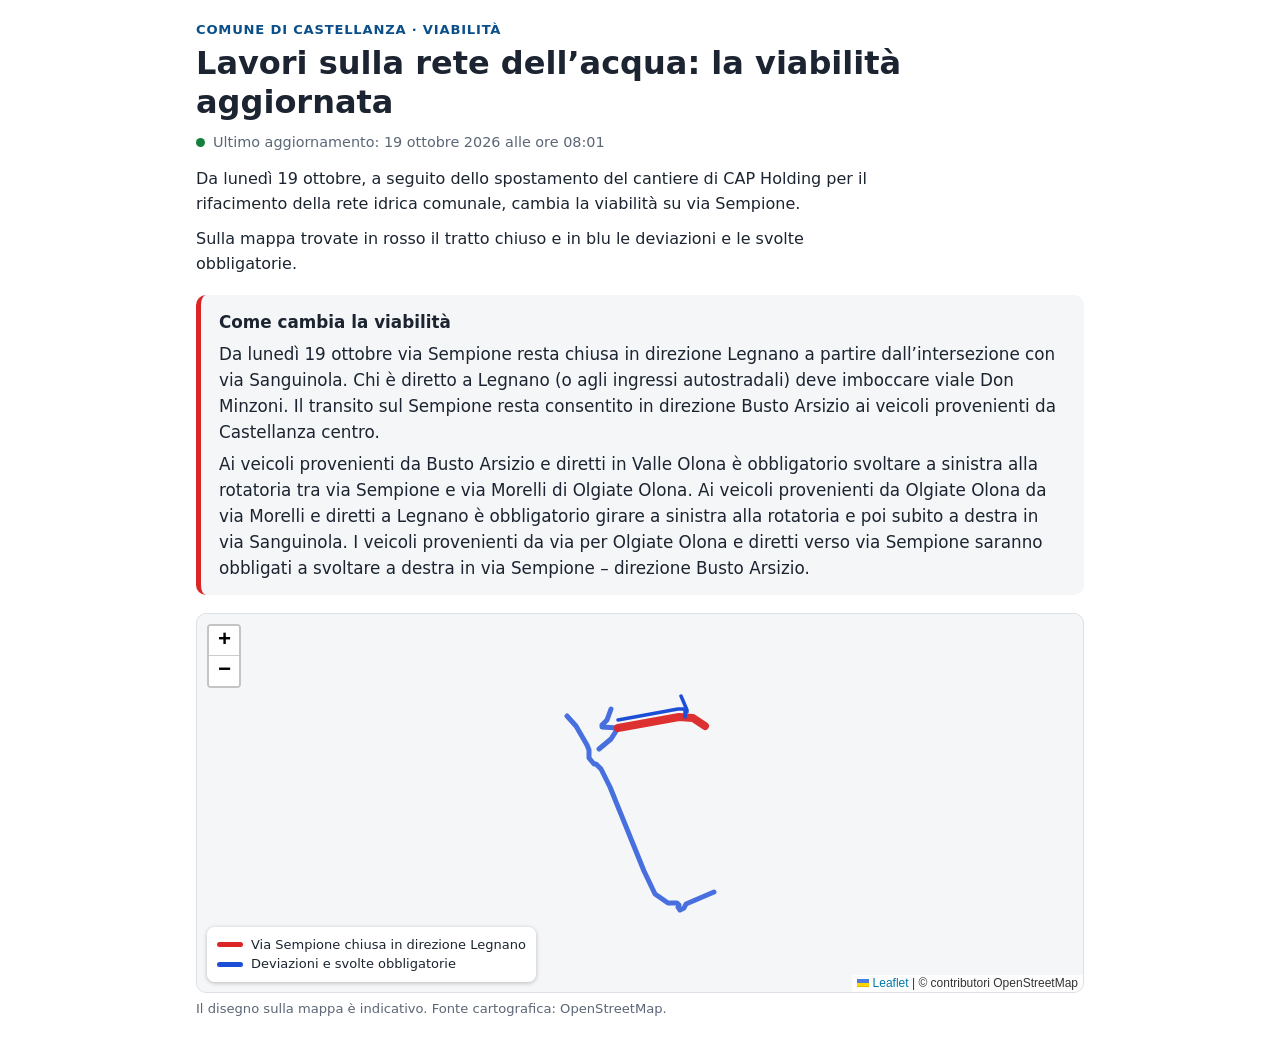
==== index.html @ ff6e90f6 "Svolta da via per Olgiate: linea sulla strada e angolo pulito, spostamento solo su via Sempione Co-A" ====
<!doctype html>
<html lang="it">
<head>
<meta charset="utf-8">
<meta name="viewport" content="width=device-width, initial-scale=1">
<title>Cantieri e viabilità – Comune di Castellanza</title>
<link rel="stylesheet" href="vendor/leaflet/leaflet.css">
<link rel="stylesheet" href="style.css?v=20261019c">
</head>
<body>
<noscript><p style="padding:16px;font:16px system-ui">Per vedere la mappa e gli aggiornamenti serve JavaScript attivo nel browser.</p></noscript>
<main class="wrap">
  <header class="head">
    <p class="kicker">Comune di Castellanza · Viabilità</p>
    <h1 id="titolo">Lavori sulla rete dell’acqua</h1>
    <p class="stamp"><span class="dot" aria-hidden="true"></span><span id="stamp">Caricamento…</span></p>
  </header>

  <section class="presentazione" id="presentazione" hidden>
    <div id="presTesto"></div>
  </section>

  <section class="intro" id="oggi" hidden>
    <h2>Come cambia la viabilità</h2>
    <div id="oggiTesto"></div>
  </section>

  <section class="mappa-box" id="mappaBox">
    <div id="map" role="region" aria-label="Mappa dei cantieri e dei percorsi alternativi"></div>
    <p class="nota" id="notaMappa"></p>
    <div id="percorsi" class="percorsi"></div>
  </section>

  <footer class="foot" id="contatti"></footer>
</main>
<script src="vendor/leaflet/leaflet.js"></script>
<script src="app.js?v=20261019c"></script>
</body>
</html>
---- vendor/leaflet/leaflet.css ----
/* required styles */

.leaflet-pane,
.leaflet-tile,
.leaflet-marker-icon,
.leaflet-marker-shadow,
.leaflet-tile-container,
.leaflet-pane > svg,
.leaflet-pane > canvas,
.leaflet-zoom-box,
.leaflet-image-layer,
.leaflet-layer {
	position: absolute;
	left: 0;
	top: 0;
	}
.leaflet-container {
	overflow: hidden;
	}
.leaflet-tile,
.leaflet-marker-icon,
.leaflet-marker-shadow {
	-webkit-user-select: none;
	   -moz-user-select: none;
	        user-select: none;
	  -webkit-user-drag: none;
	}
/* Prevents IE11 from highlighting tiles in blue */
.leaflet-tile::selection {
	background: transparent;
}
/* Safari renders non-retina tile on retina better with this, but Chrome is worse */
.leaflet-safari .leaflet-tile {
	image-rendering: -webkit-optimize-contrast;
	}
/* hack that prevents hw layers "stretching" when loading new tiles */
.leaflet-safari .leaflet-tile-container {
	width: 1600px;
	height: 1600px;
	-webkit-transform-origin: 0 0;
	}
.leaflet-marker-icon,
.leaflet-marker-shadow {
	display: block;
	}
/* .leaflet-container svg: reset svg max-width decleration shipped in Joomla! (joomla.org) 3.x */
/* .leaflet-container img: map is broken in FF if you have max-width: 100% on tiles */
.leaflet-container .leaflet-overlay-pane svg {
	max-width: none !important;
	max-height: none !important;
	}
.leaflet-container .leaflet-marker-pane img,
.leaflet-container .leaflet-shadow-pane img,
.leaflet-container .leaflet-tile-pane img,
.leaflet-container img.leaflet-image-layer,
.leaflet-container .leaflet-tile {
	max-width: none !important;
	max-height: none !important;
	width: auto;
	padding: 0;
	}

.leaflet-container img.leaflet-tile {
	/* See: https://bugs.chromium.org/p/chromium/issues/detail?id=600120 */
	mix-blend-mode: plus-lighter;
}

.leaflet-container.leaflet-touch-zoom {
	-ms-touch-action: pan-x pan-y;
	touch-action: pan-x pan-y;
	}
.leaflet-container.leaflet-touch-drag {
	-ms-touch-action: pinch-zoom;
	/* Fallback for FF which doesn't support pinch-zoom */
	touch-action: none;
	touch-action: pinch-zoom;
}
.leaflet-container.leaflet-touch-drag.leaflet-touch-zoom {
	-ms-touch-action: none;
	touch-action: none;
}
.leaflet-container {
	-webkit-tap-highlight-color: transparent;
}
.leaflet-container a {
	-webkit-tap-highlight-color: rgba(51, 181, 229, 0.4);
}
.leaflet-tile {
	filter: inherit;
	visibility: hidden;
	}
.leaflet-tile-loaded {
	visibility: inherit;
	}
.leaflet-zoom-box {
	width: 0;
	height: 0;
	-moz-box-sizing: border-box;
	     box-sizing: border-box;
	z-index: 800;
	}
/* workaround for https://bugzilla.mozilla.org/show_bug.cgi?id=888319 */
.leaflet-overlay-pane svg {
	-moz-user-select: none;
	}

.leaflet-pane         { z-index: 400; }

.leaflet-tile-pane    { z-index: 200; }
.leaflet-overlay-pane { z-index: 400; }
.leaflet-shadow-pane  { z-index: 500; }
.leaflet-marker-pane  { z-index: 600; }
.leaflet-tooltip-pane   { z-index: 650; }
.leaflet-popup-pane   { z-index: 700; }

.leaflet-map-pane canvas { z-index: 100; }
.leaflet-map-pane svg    { z-index: 200; }

.leaflet-vml-shape {
	width: 1px;
	height: 1px;
	}
.lvml {
	behavior: url(#default#VML);
	display: inline-block;
	position: absolute;
	}


/* control positioning */

.leaflet-control {
	position: relative;
	z-index: 800;
	pointer-events: visiblePainted; /* IE 9-10 doesn't have auto */
	pointer-events: auto;
	}
.leaflet-top,
.leaflet-bottom {
	position: absolute;
	z-index: 1000;
	pointer-events: none;
	}
.leaflet-top {
	top: 0;
	}
.leaflet-right {
	right: 0;
	}
.leaflet-bottom {
	bottom: 0;
	}
.leaflet-left {
	left: 0;
	}
.leaflet-control {
	float: left;
	clear: both;
	}
.leaflet-right .leaflet-control {
	float: right;
	}
.leaflet-top .leaflet-control {
	margin-top: 10px;
	}
.leaflet-bottom .leaflet-control {
	margin-bottom: 10px;
	}
.leaflet-left .leaflet-control {
	margin-left: 10px;
	}
.leaflet-right .leaflet-control {
	margin-right: 10px;
	}


/* zoom and fade animations */

.leaflet-fade-anim .leaflet-popup {
	opacity: 0;
	-webkit-transition: opacity 0.2s linear;
	   -moz-transition: opacity 0.2s linear;
	        transition: opacity 0.2s linear;
	}
.leaflet-fade-anim .leaflet-map-pane .leaflet-popup {
	opacity: 1;
	}
.leaflet-zoom-animated {
	-webkit-transform-origin: 0 0;
	    -ms-transform-origin: 0 0;
	        transform-origin: 0 0;
	}
svg.leaflet-zoom-animated {
	will-change: transform;
}

.leaflet-zoom-anim .leaflet-zoom-animated {
	-webkit-transition: -webkit-transform 0.25s cubic-bezier(0,0,0.25,1);
	   -moz-transition:    -moz-transform 0.25s cubic-bezier(0,0,0.25,1);
	        transition:         transform 0.25s cubic-bezier(0,0,0.25,1);
	}
.leaflet-zoom-anim .leaflet-tile,
.leaflet-pan-anim .leaflet-tile {
	-webkit-transition: none;
	   -moz-transition: none;
	        transition: none;
	}

.leaflet-zoom-anim .leaflet-zoom-hide {
	visibility: hidden;
	}


/* cursors */

.leaflet-interactive {
	cursor: pointer;
	}
.leaflet-grab {
	cursor: -webkit-grab;
	cursor:    -moz-grab;
	cursor:         grab;
	}
.leaflet-crosshair,
.leaflet-crosshair .leaflet-interactive {
	cursor: crosshair;
	}
.leaflet-popup-pane,
.leaflet-control {
	cursor: auto;
	}
.leaflet-dragging .leaflet-grab,
.leaflet-dragging .leaflet-grab .leaflet-interactive,
.leaflet-dragging .leaflet-marker-draggable {
	cursor: move;
	cursor: -webkit-grabbing;
	cursor:    -moz-grabbing;
	cursor:         grabbing;
	}

/* marker & overlays interactivity */
.leaflet-marker-icon,
.leaflet-marker-shadow,
.leaflet-image-layer,
.leaflet-pane > svg path,
.leaflet-tile-container {
	pointer-events: none;
	}

.leaflet-marker-icon.leaflet-interactive,
.leaflet-image-layer.leaflet-interactive,
.leaflet-pane > svg path.leaflet-interactive,
svg.leaflet-image-layer.leaflet-interactive path {
	pointer-events: visiblePainted; /* IE 9-10 doesn't have auto */
	pointer-events: auto;
	}

/* visual tweaks */

.leaflet-container {
	background: #ddd;
	outline-offset: 1px;
	}
.leaflet-container a {
	color: #0078A8;
	}
.leaflet-zoom-box {
	border: 2px dotted #38f;
	background: rgba(255,255,255,0.5);
	}


/* general typography */
.leaflet-container {
	font-family: "Helvetica Neue", Arial, Helvetica, sans-serif;
	font-size: 12px;
	font-size: 0.75rem;
	line-height: 1.5;
	}


/* general toolbar styles */

.leaflet-bar {
	box-shadow: 0 1px 5px rgba(0,0,0,0.65);
	border-radius: 4px;
	}
.leaflet-bar a {
	background-color: #fff;
	border-bottom: 1px solid #ccc;
	width: 26px;
	height: 26px;
	line-height: 26px;
	display: block;
	text-align: center;
	text-decoration: none;
	color: black;
	}
.leaflet-bar a,
.leaflet-control-layers-toggle {
	background-position: 50% 50%;
	background-repeat: no-repeat;
	display: block;
	}
.leaflet-bar a:hover,
.leaflet-bar a:focus {
	background-color: #f4f4f4;
	}
.leaflet-bar a:first-child {
	border-top-left-radius: 4px;
	border-top-right-radius: 4px;
	}
.leaflet-bar a:last-child {
	border-bottom-left-radius: 4px;
	border-bottom-right-radius: 4px;
	border-bottom: none;
	}
.leaflet-bar a.leaflet-disabled {
	cursor: default;
	background-color: #f4f4f4;
	color: #bbb;
	}

.leaflet-touch .leaflet-bar a {
	width: 30px;
	height: 30px;
	line-height: 30px;
	}
.leaflet-touch .leaflet-bar a:first-child {
	border-top-left-radius: 2px;
	border-top-right-radius: 2px;
	}
.leaflet-touch .leaflet-bar a:last-child {
	border-bottom-left-radius: 2px;
	border-bottom-right-radius: 2px;
	}

/* zoom control */

.leaflet-control-zoom-in,
.leaflet-control-zoom-out {
	font: bold 18px 'Lucida Console', Monaco, monospace;
	text-indent: 1px;
	}

.leaflet-touch .leaflet-control-zoom-in, .leaflet-touch .leaflet-control-zoom-out  {
	font-size: 22px;
	}


/* layers control */

.leaflet-control-layers {
	box-shadow: 0 1px 5px rgba(0,0,0,0.4);
	background: #fff;
	border-radius: 5px;
	}
.leaflet-control-layers-toggle {
	background-image: url(images/layers.png);
	width: 36px;
	height: 36px;
	}
.leaflet-retina .leaflet-control-layers-toggle {
	background-image: url(images/layers-2x.png);
	background-size: 26px 26px;
	}
.leaflet-touch .leaflet-control-layers-toggle {
	width: 44px;
	height: 44px;
	}
.leaflet-control-layers .leaflet-control-layers-list,
.leaflet-control-layers-expanded .leaflet-control-layers-toggle {
	display: none;
	}
.leaflet-control-layers-expanded .leaflet-control-layers-list {
	display: block;
	position: relative;
	}
.leaflet-control-layers-expanded {
	padding: 6px 10px 6px 6px;
	color: #333;
	background: #fff;
	}
.leaflet-control-layers-scrollbar {
	overflow-y: scroll;
	overflow-x: hidden;
	padding-right: 5px;
	}
.leaflet-control-layers-selector {
	margin-top: 2px;
	position: relative;
	top: 1px;
	}
.leaflet-control-layers label {
	display: block;
	font-size: 13px;
	font-size: 1.08333em;
	}
.leaflet-control-layers-separator {
	height: 0;
	border-top: 1px solid #ddd;
	margin: 5px -10px 5px -6px;
	}

/* Default icon URLs */
.leaflet-default-icon-path { /* used only in path-guessing heuristic, see L.Icon.Default */
	background-image: url(images/marker-icon.png);
	}


/* attribution and scale controls */

.leaflet-container .leaflet-control-attribution {
	background: #fff;
	background: rgba(255, 255, 255, 0.8);
	margin: 0;
	}
.leaflet-control-attribution,
.leaflet-control-scale-line {
	padding: 0 5px;
	color: #333;
	line-height: 1.4;
	}
.leaflet-control-attribution a {
	text-decoration: none;
	}
.leaflet-control-attribution a:hover,
.leaflet-control-attribution a:focus {
	text-decoration: underline;
	}
.leaflet-attribution-flag {
	display: inline !important;
	vertical-align: baseline !important;
	width: 1em;
	height: 0.6669em;
	}
.leaflet-left .leaflet-control-scale {
	margin-left: 5px;
	}
.leaflet-bottom .leaflet-control-scale {
	margin-bottom: 5px;
	}
.leaflet-control-scale-line {
	border: 2px solid #777;
	border-top: none;
	line-height: 1.1;
	padding: 2px 5px 1px;
	white-space: nowrap;
	-moz-box-sizing: border-box;
	     box-sizing: border-box;
	background: rgba(255, 255, 255, 0.8);
	text-shadow: 1px 1px #fff;
	}
.leaflet-control-scale-line:not(:first-child) {
	border-top: 2px solid #777;
	border-bottom: none;
	margin-top: -2px;
	}
.leaflet-control-scale-line:not(:first-child):not(:last-child) {
	border-bottom: 2px solid #777;
	}

.leaflet-touch .leaflet-control-attribution,
.leaflet-touch .leaflet-control-layers,
.leaflet-touch .leaflet-bar {
	box-shadow: none;
	}
.leaflet-touch .leaflet-control-layers,
.leaflet-touch .leaflet-bar {
	border: 2px solid rgba(0,0,0,0.2);
	background-clip: padding-box;
	}


/* popup */

.leaflet-popup {
	position: absolute;
	text-align: center;
	margin-bottom: 20px;
	}
.leaflet-popup-content-wrapper {
	padding: 1px;
	text-align: left;
	border-radius: 12px;
	}
.leaflet-popup-content {
	margin: 13px 24px 13px 20px;
	line-height: 1.3;
	font-size: 13px;
	font-size: 1.08333em;
	min-height: 1px;
	}
.leaflet-popup-content p {
	margin: 17px 0;
	margin: 1.3em 0;
	}
.leaflet-popup-tip-container {
	width: 40px;
	height: 20px;
	position: absolute;
	left: 50%;
	margin-top: -1px;
	margin-left: -20px;
	overflow: hidden;
	pointer-events: none;
	}
.leaflet-popup-tip {
	width: 17px;
	height: 17px;
	padding: 1px;

	margin: -10px auto 0;
	pointer-events: auto;

	-webkit-transform: rotate(45deg);
	   -moz-transform: rotate(45deg);
	    -ms-transform: rotate(45deg);
	        transform: rotate(45deg);
	}
.leaflet-popup-content-wrapper,
.leaflet-popup-tip {
	background: white;
	color: #333;
	box-shadow: 0 3px 14px rgba(0,0,0,0.4);
	}
.leaflet-container a.leaflet-popup-close-button {
	position: absolute;
	top: 0;
	right: 0;
	border: none;
	text-align: center;
	width: 24px;
	height: 24px;
	font: 16px/24px Tahoma, Verdana, sans-serif;
	color: #757575;
	text-decoration: none;
	background: transparent;
	}
.leaflet-container a.leaflet-popup-close-button:hover,
.leaflet-container a.leaflet-popup-close-button:focus {
	color: #585858;
	}
.leaflet-popup-scrolled {
	overflow: auto;
	}

.leaflet-oldie .leaflet-popup-content-wrapper {
	-ms-zoom: 1;
	}
.leaflet-oldie .leaflet-popup-tip {
	width: 24px;
	margin: 0 auto;

	-ms-filter: "progid:DXImageTransform.Microsoft.Matrix(M11=0.70710678, M12=0.70710678, M21=-0.70710678, M22=0.70710678)";
	filter: progid:DXImageTransform.Microsoft.Matrix(M11=0.70710678, M12=0.70710678, M21=-0.70710678, M22=0.70710678);
	}

.leaflet-oldie .leaflet-control-zoom,
.leaflet-oldie .leaflet-control-layers,
.leaflet-oldie .leaflet-popup-content-wrapper,
.leaflet-oldie .leaflet-popup-tip {
	border: 1px solid #999;
	}


/* div icon */

.leaflet-div-icon {
	background: #fff;
	border: 1px solid #666;
	}


/* Tooltip */
/* Base styles for the element that has a tooltip */
.leaflet-tooltip {
	position: absolute;
	padding: 6px;
	background-color: #fff;
	border: 1px solid #fff;
	border-radius: 3px;
	color: #222;
	white-space: nowrap;
	-webkit-user-select: none;
	-moz-user-select: none;
	-ms-user-select: none;
	user-select: none;
	pointer-events: none;
	box-shadow: 0 1px 3px rgba(0,0,0,0.4);
	}
.leaflet-tooltip.leaflet-interactive {
	cursor: pointer;
	pointer-events: auto;
	}
.leaflet-tooltip-top:before,
.leaflet-tooltip-bottom:before,
.leaflet-tooltip-left:before,
.leaflet-tooltip-right:before {
	position: absolute;
	pointer-events: none;
	border: 6px solid transparent;
	background: transparent;
	content: "";
	}

/* Directions */

.leaflet-tooltip-bottom {
	margin-top: 6px;
}
.leaflet-tooltip-top {
	margin-top: -6px;
}
.leaflet-tooltip-bottom:before,
.leaflet-tooltip-top:before {
	left: 50%;
	margin-left: -6px;
	}
.leaflet-tooltip-top:before {
	bottom: 0;
	margin-bottom: -12px;
	border-top-color: #fff;
	}
.leaflet-tooltip-bottom:before {
	top: 0;
	margin-top: -12px;
	margin-left: -6px;
	border-bottom-color: #fff;
	}
.leaflet-tooltip-left {
	margin-left: -6px;
}
.leaflet-tooltip-right {
	margin-left: 6px;
}
.leaflet-tooltip-left:before,
.leaflet-tooltip-right:before {
	top: 50%;
	margin-top: -6px;
	}
.leaflet-tooltip-left:before {
	right: 0;
	margin-right: -12px;
	border-left-color: #fff;
	}
.leaflet-tooltip-right:before {
	left: 0;
	margin-left: -12px;
	border-right-color: #fff;
	}

/* Printing */

@media print {
	/* Prevent printers from removing background-images of controls. */
	.leaflet-control {
		-webkit-print-color-adjust: exact;
		print-color-adjust: exact;
		}
	}
---- style.css ----
:root {
  --bg: #ffffff;
  --surface: #f5f6f8;
  --ink: #1b2430;
  --muted: #5b6676;
  --line: #dde1e7;
  --brand: #0b4f8a;
  --corso: #dc2626;
  --corso-bg: #fdecec;
  --prog: #64748b;
  --fatto: #15803d;
  --urgente: #b91c1c;
  --urgente-bg: #fdeeee;
  --radius: 10px;
  color-scheme: light;
}
* { box-sizing: border-box; }
html, body { margin: 0; background: var(--bg); color: var(--ink); }
body { font: 16px/1.55 "Titillium Web", system-ui, -apple-system, "Segoe UI", Roboto, sans-serif; }
.wrap { max-width: 920px; margin: 0 auto; padding: 20px 16px 32px; }
h1 { font-size: clamp(1.5rem, 4vw, 2rem); line-height: 1.2; margin: 4px 0 6px; }
h2 { font-size: 1.15rem; margin: 0 0 12px; }
section { margin-top: 28px; }
.kicker { margin: 0; font-size: .82rem; letter-spacing: .06em; text-transform: uppercase; color: var(--brand); font-weight: 700; }
.sub { margin: 0; color: var(--muted); }
.stamp { margin: 10px 0 0; font-size: .9rem; color: var(--muted); display: flex; align-items: center; gap: 8px; }
.dot { width: 9px; height: 9px; border-radius: 50%; background: var(--fatto); box-shadow: 0 0 0 0 rgba(21,128,61,.5); animation: pulse 2.4s infinite; }
@keyframes pulse { 0% { box-shadow: 0 0 0 0 rgba(21,128,61,.45);} 70% { box-shadow: 0 0 0 8px rgba(21,128,61,0);} 100% { box-shadow: 0 0 0 0 rgba(21,128,61,0);} }
@media (prefers-reduced-motion: reduce) { .dot { animation: none; } }

.oggi { background: var(--brand); color: #fff; border-radius: var(--radius); padding: 18px 20px; }
.oggi h2 { color: #fff; }
.oggi p { margin: 0 0 8px; }
.oggi p:last-child { margin-bottom: 0; }

.evidenza:empty { display: none; }
.card { border: 1px solid var(--line); border-radius: var(--radius); padding: 16px 18px; background: var(--bg); scroll-margin-top: 12px; }
.card + .card { margin-top: 12px; }
.card.hl { border-left: 5px solid #d97706; background: #fff6e6; }
.card.urgente { border-left: 5px solid var(--urgente); background: var(--urgente-bg); }
.card h3 { margin: 6px 0 6px; font-size: 1.08rem; line-height: 1.3; }
.card p { margin: 0 0 8px; }
.card p:last-child { margin-bottom: 0; }
.meta { display: flex; flex-wrap: wrap; gap: 6px 12px; align-items: center; font-size: .85rem; color: var(--muted); }
.tag { display: inline-block; padding: 1px 8px; border-radius: 99px; font-size: .78rem; font-weight: 700; background: var(--surface); color: var(--ink); }
.tag.viabilita { background: #e7effa; color: var(--brand); }
.tag.urgente { background: var(--urgente); color: #fff; }
.tag.concluso { background: #e6f4ea; color: var(--fatto); }
.tag.avviso { background: var(--surface); }
.link-tratto { text-align: left; color: var(--brand); background: none; border: 0; padding: 0; font: inherit; cursor: pointer; text-decoration: underline; }

#map { height: 380px; border-radius: var(--radius); border: 1px solid var(--line); background: var(--surface); }
@media (max-width: 600px) { #map { height: 300px; } }
.legenda { list-style: none; padding: 0; margin: 12px 0 0; display: grid; gap: 6px; }
.legenda li { display: flex; gap: 10px; align-items: baseline; font-size: .95rem; }
.sw { flex: none; width: 22px; height: 6px; border-radius: 3px; transform: translateY(-2px); }
.sw.in_corso { background: var(--corso); }
.sw.programmato { background: repeating-linear-gradient(90deg, var(--prog) 0 6px, transparent 6px 10px); }
.sw.concluso { background: var(--fatto); }
.stato { font-size: .82rem; color: var(--muted); }

.filtro { display: flex; gap: 10px; align-items: center; margin-bottom: 12px; flex-wrap: wrap; }
select, input, textarea, button { font: inherit; }
select { padding: 6px 10px; border: 1px solid var(--line); border-radius: 8px; background: var(--bg); max-width: 100%; }
.vuoto { color: var(--muted); font-style: italic; }
.foot { margin-top: 32px; padding-top: 14px; border-top: 1px solid var(--line); color: var(--muted); font-size: .9rem; }
.leaflet-popup-content { font: 14px/1.4 system-ui, sans-serif; }
.nota { margin: 6px 0 0; font-size: .82rem; color: var(--muted); }
.nota:empty { display: none; }

.percorsi:empty { display: none; }
.percorsi { margin-top: 18px; display: grid; gap: 12px; }
.percorsi h3 { margin: 0; font-size: 1.05rem; }
.percorso { display: flex; gap: 12px; align-items: flex-start; border: 1px solid var(--line); border-radius: var(--radius); padding: 12px 14px; }
.percorso p { margin: 4px 0 0; }
.percorso .tit { font-weight: 700; }
.sw-p { flex: none; width: 6px; align-self: stretch; border-radius: 3px; }

.legenda-mappa { background: rgba(255,255,255,.95); padding: 8px 10px; border-radius: 8px; box-shadow: 0 1px 4px rgba(0,0,0,.25); font: 13px/1.5 system-ui, sans-serif; color: #1b2430; }
.legenda-mappa div { display: flex; align-items: center; gap: 8px; }
.lg { display: inline-block; width: 26px; height: 5px; border-radius: 3px; flex: none; }
.lg.tratteggio { background: repeating-linear-gradient(90deg, #64748b 0 7px, transparent 7px 12px); }
.percorso-corpo { flex: 1; min-width: 0; }
.direzioni { display: grid; gap: 14px; margin-top: 10px; grid-template-columns: repeat(auto-fit, minmax(260px, 1fr)); }
.direzione h4 { margin: 0 0 6px; font-size: .95rem; }
.passi { margin: 0; padding-left: 22px; display: grid; gap: 6px; }
.passi li { padding-left: 2px; }
.passi li span { display: block; }
.passi .dist { font-size: .82rem; color: var(--muted); }
@media (max-width: 600px) { .legenda-mappa { font-size: 12px; padding: 6px 8px; } }

.btn-maps { display: inline-flex; align-items: center; gap: 8px; margin-top: 10px; padding: 9px 14px; border-radius: 8px; background: #1d4ed8; color: #fff; font-weight: 700; font-size: .92rem; text-decoration: none; }
.btn-maps::before { content: ""; width: 10px; height: 10px; border-radius: 50%; border: 2px solid #fff; }
.btn-maps:hover, .btn-maps:focus { background: #1e40af; }
.nota-maps { margin: 10px 0 0; font-size: .82rem; color: var(--muted); }

.intro { margin-top: 18px; font-size: 1.05rem; }
.intro p { margin: 0 0 6px; }
.intro p:last-child { margin-bottom: 0; }
.mappa-box { margin-top: 18px; }
.percorsi h2 { font-size: 1.05rem; margin: 0; }
.pulsanti { display: flex; flex-wrap: wrap; gap: 10px; }
.pulsanti .btn-maps { margin-top: 0; }
@media (max-width: 600px) { .pulsanti .btn-maps { width: 100%; justify-content: center; } }

.presentazione { margin-top: 14px; color: var(--ink); max-width: 70ch; }
.presentazione p { margin: 0 0 10px; }
.presentazione p:last-child { margin-bottom: 0; }
.intro { background: var(--surface); border-left: 5px solid var(--corso); border-radius: var(--radius); padding: 14px 18px; }
.intro h2 { margin: 0 0 6px; font-size: 1.05rem; }
.foot:empty { display: none; }
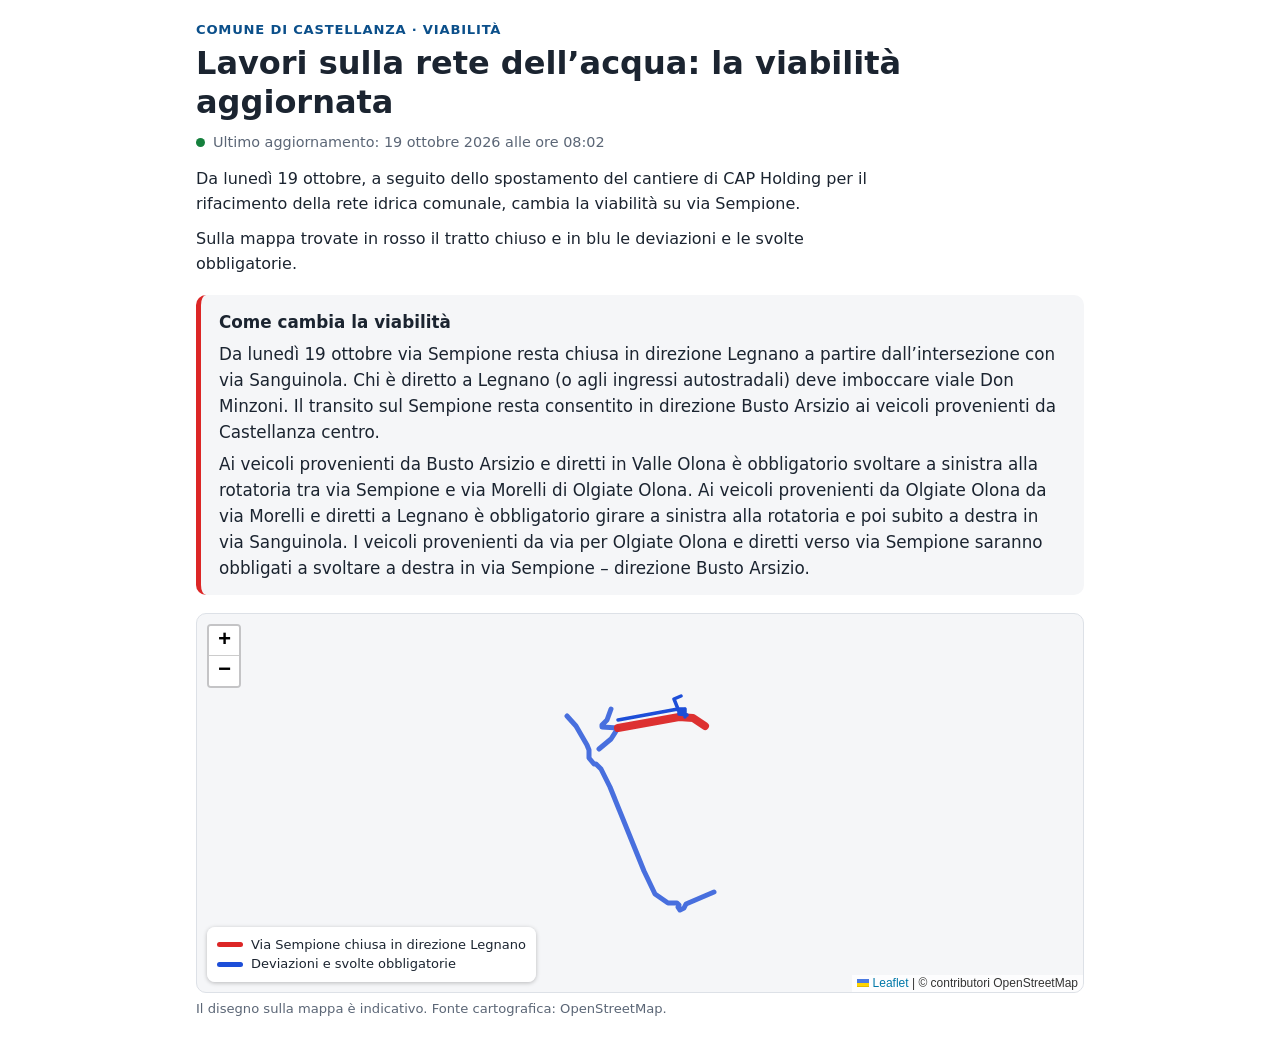
==== commit 31b10a17: "Ripristino della versione precedente della linea da via per Olgiate Co-Authored-By: Claude Opus 5.5 " ====
--- a/index.html
+++ b/index.html
@@ -5,7 +5,7 @@
 <meta name="viewport" content="width=device-width, initial-scale=1">
 <title>Cantieri e viabilità – Comune di Castellanza</title>
 <link rel="stylesheet" href="vendor/leaflet/leaflet.css">
-<link rel="stylesheet" href="style.css?v=20261019c">
+<link rel="stylesheet" href="style.css?v=20261019b">
 </head>
 <body>
 <noscript><p style="padding:16px;font:16px system-ui">Per vedere la mappa e gli aggiornamenti serve JavaScript attivo nel browser.</p></noscript>
@@ -34,6 +34,6 @@
   <footer class="foot" id="contatti"></footer>
 </main>
 <script src="vendor/leaflet/leaflet.js"></script>
-<script src="app.js?v=20261019c"></script>
+<script src="app.js?v=20261019b"></script>
 </body>
 </html>
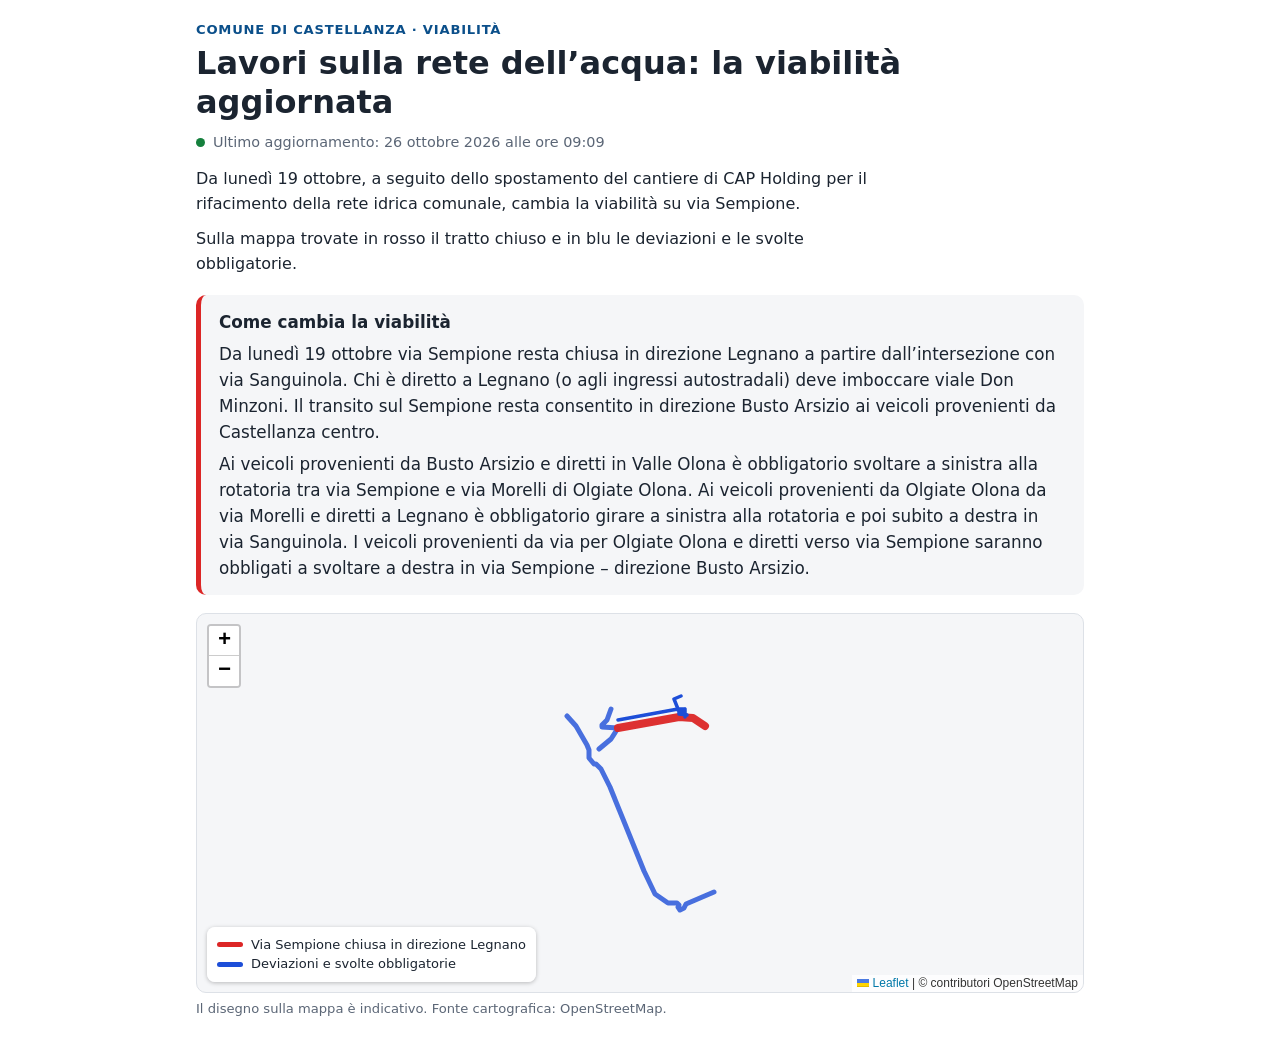
==== commit a3343c56: "Dal 30 ottobre al 2 novembre cantiere sospeso e via Sempione riaperta (sospesoDal/sospesoAl) Co-Auth" ====
--- a/index.html
+++ b/index.html
@@ -5,7 +5,7 @@
 <meta name="viewport" content="width=device-width, initial-scale=1">
 <title>Cantieri e viabilità – Comune di Castellanza</title>
 <link rel="stylesheet" href="vendor/leaflet/leaflet.css">
-<link rel="stylesheet" href="style.css?v=20261019b">
+<link rel="stylesheet" href="style.css?v=20261026">
 </head>
 <body>
 <noscript><p style="padding:16px;font:16px system-ui">Per vedere la mappa e gli aggiornamenti serve JavaScript attivo nel browser.</p></noscript>
@@ -34,6 +34,6 @@
   <footer class="foot" id="contatti"></footer>
 </main>
 <script src="vendor/leaflet/leaflet.js"></script>
-<script src="app.js?v=20261019b"></script>
+<script src="app.js?v=20261026"></script>
 </body>
 </html>
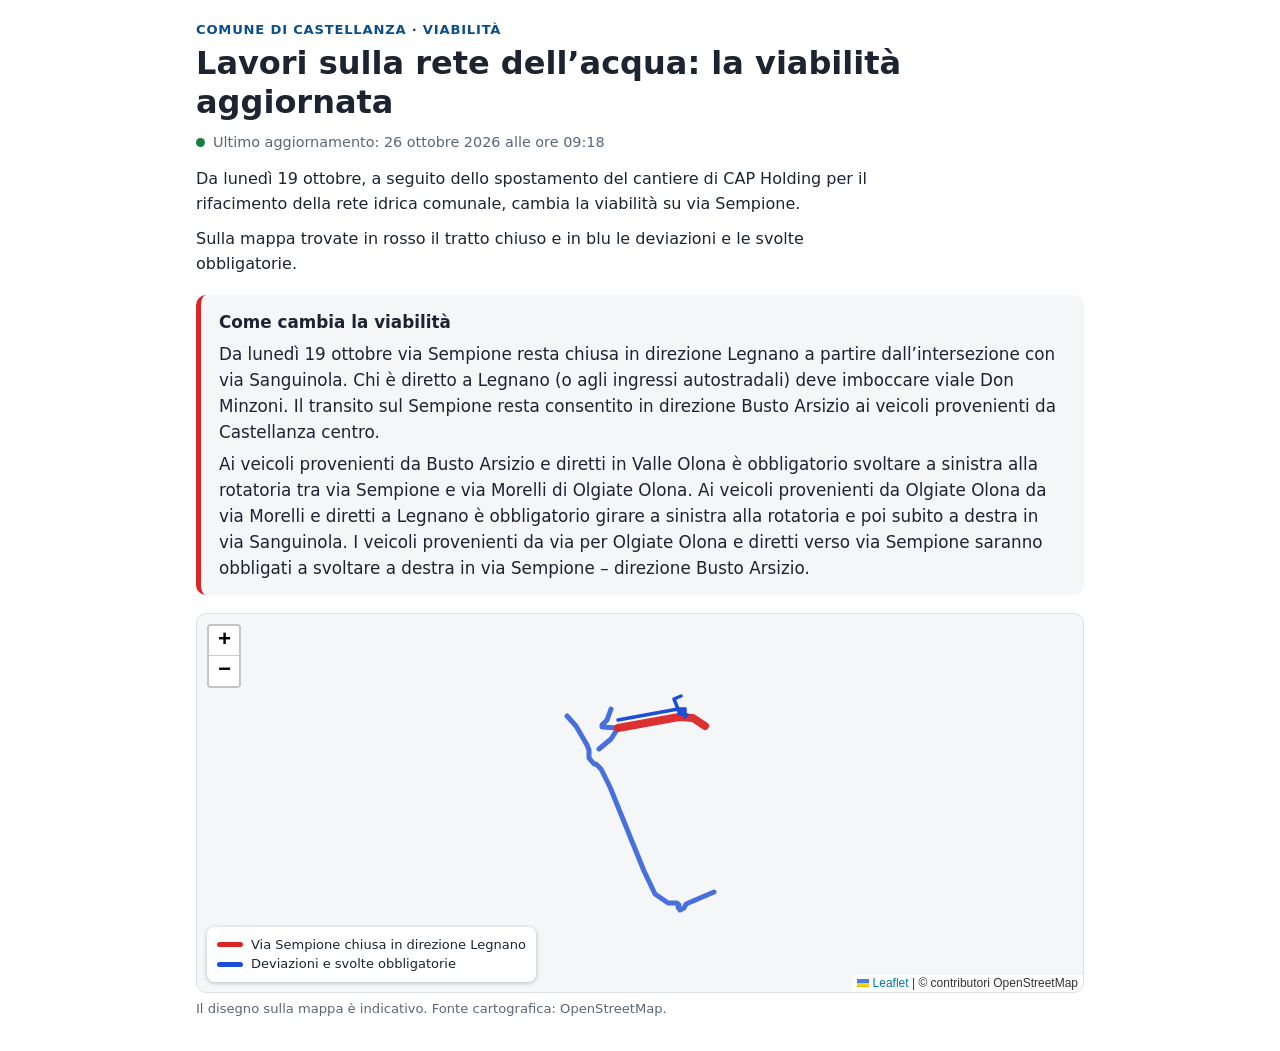
==== commit 997d0ea1: "Avviso commemorazione defunti in alto e in neretto Co-Authored-By: Claude Opus 5.5 <noreply@anthropi" ====
--- a/index.html
+++ b/index.html
@@ -5,7 +5,7 @@
 <meta name="viewport" content="width=device-width, initial-scale=1">
 <title>Cantieri e viabilità – Comune di Castellanza</title>
 <link rel="stylesheet" href="vendor/leaflet/leaflet.css">
-<link rel="stylesheet" href="style.css?v=20261026">
+<link rel="stylesheet" href="style.css?v=20261026b">
 </head>
 <body>
 <noscript><p style="padding:16px;font:16px system-ui">Per vedere la mappa e gli aggiornamenti serve JavaScript attivo nel browser.</p></noscript>
@@ -34,6 +34,6 @@
   <footer class="foot" id="contatti"></footer>
 </main>
 <script src="vendor/leaflet/leaflet.js"></script>
-<script src="app.js?v=20261026"></script>
+<script src="app.js?v=20261026b"></script>
 </body>
 </html>
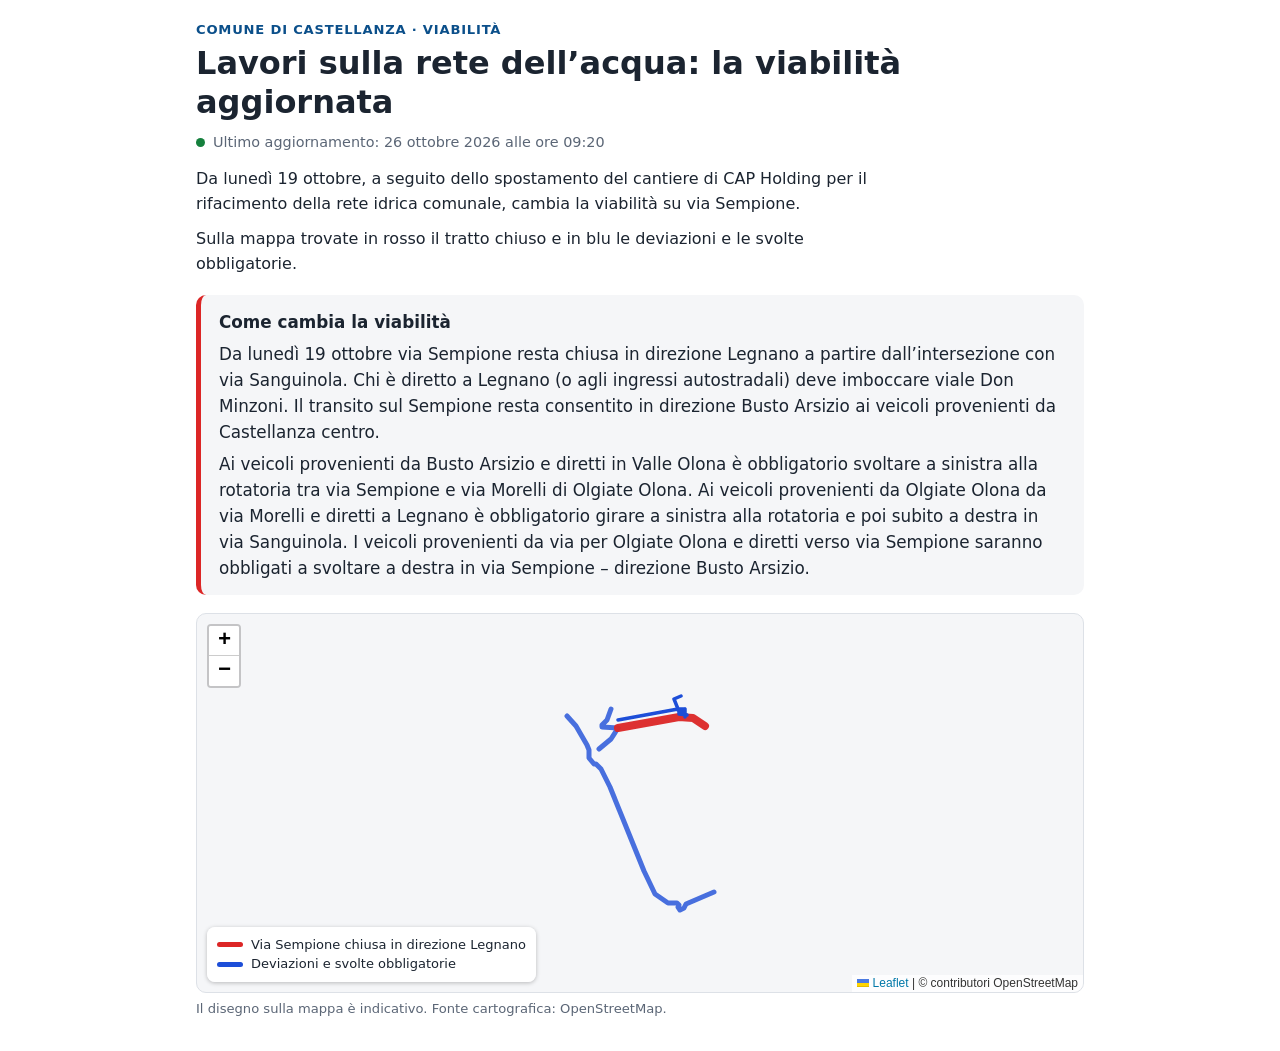
==== commit 76371beb: "Le pagine aperte (anche nell'iframe del Comune) si ricaricano da sole quando cambia il programma Co-" ====
--- a/index.html
+++ b/index.html
@@ -5,7 +5,7 @@
 <meta name="viewport" content="width=device-width, initial-scale=1">
 <title>Cantieri e viabilità – Comune di Castellanza</title>
 <link rel="stylesheet" href="vendor/leaflet/leaflet.css">
-<link rel="stylesheet" href="style.css?v=20261026b">
+<link rel="stylesheet" href="style.css?v=20261026c">
 </head>
 <body>
 <noscript><p style="padding:16px;font:16px system-ui">Per vedere la mappa e gli aggiornamenti serve JavaScript attivo nel browser.</p></noscript>
@@ -34,6 +34,6 @@
   <footer class="foot" id="contatti"></footer>
 </main>
 <script src="vendor/leaflet/leaflet.js"></script>
-<script src="app.js?v=20261026b"></script>
+<script src="app.js?v=20261026c"></script>
 </body>
 </html>
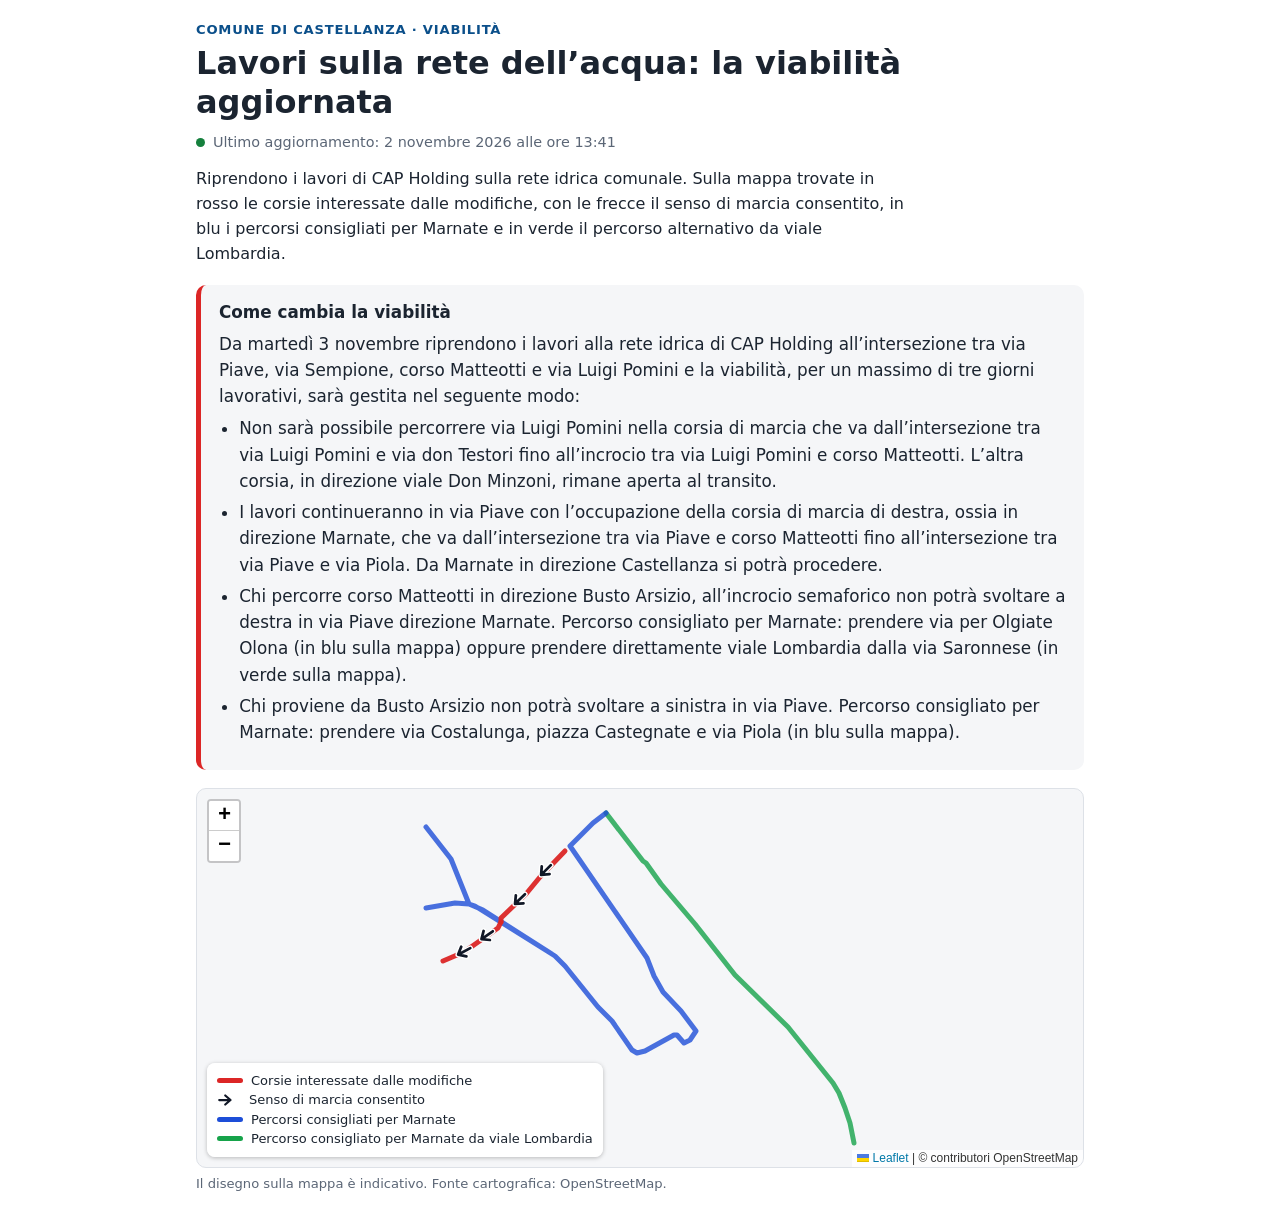
==== commit 1d0e39e4: "Dal 3 novembre: lavori all'incrocio Piave/Sempione/Matteotti/Pomini, percorsi per Marnate, avviso Wh" ====
--- a/index.html
+++ b/index.html
@@ -5,7 +5,7 @@
 <meta name="viewport" content="width=device-width, initial-scale=1">
 <title>Cantieri e viabilità – Comune di Castellanza</title>
 <link rel="stylesheet" href="vendor/leaflet/leaflet.css">
-<link rel="stylesheet" href="style.css?v=20261026c">
+<link rel="stylesheet" href="style.css?v=20261102c">
 </head>
 <body>
 <noscript><p style="padding:16px;font:16px system-ui">Per vedere la mappa e gli aggiornamenti serve JavaScript attivo nel browser.</p></noscript>
@@ -34,6 +34,6 @@
   <footer class="foot" id="contatti"></footer>
 </main>
 <script src="vendor/leaflet/leaflet.js"></script>
-<script src="app.js?v=20261026c"></script>
+<script src="app.js?v=20261102c"></script>
 </body>
 </html>
--- a/style.css
+++ b/style.css
@@ -109,3 +109,9 @@
 .intro { background: var(--surface); border-left: 5px solid var(--corso); border-radius: var(--radius); padding: 14px 18px; }
 .intro h2 { margin: 0 0 6px; font-size: 1.05rem; }
 .foot:empty { display: none; }
+
+.freccia-marcia{background:none;border:0}
+.lg-freccia{display:inline-flex;vertical-align:middle;margin-right:6px}
+.lg-freccia svg{width:18px;height:18px}
+.elenco{margin:.4em 0 .6em;padding-left:1.2em}
+.elenco li{margin:.35em 0}
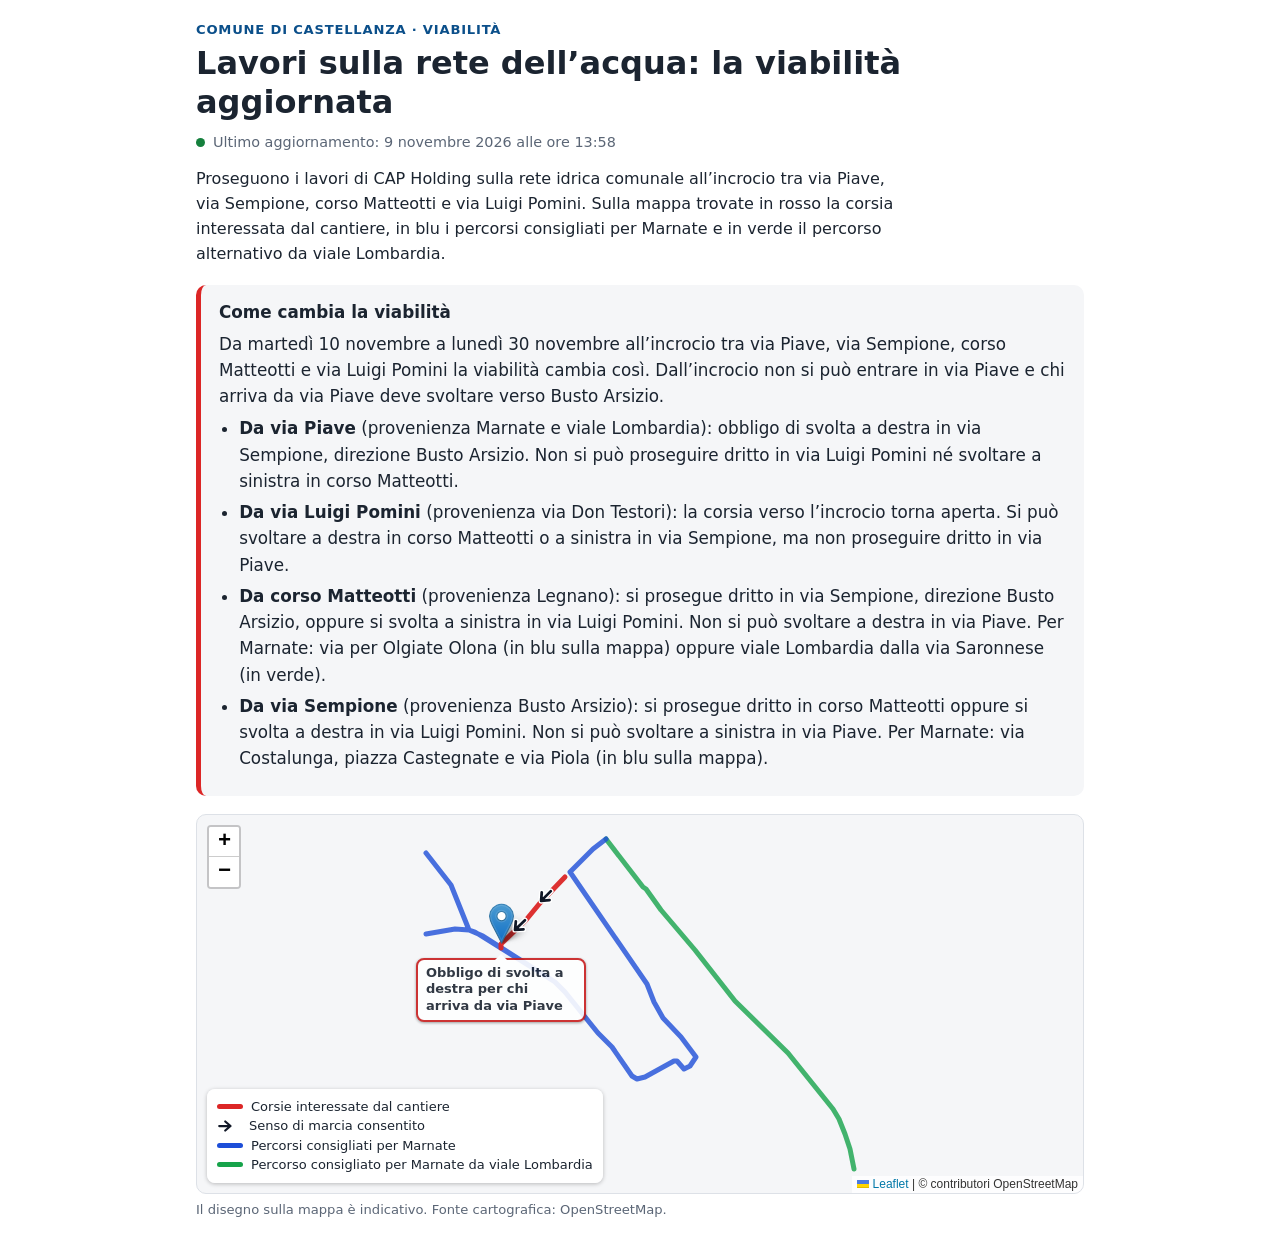
==== commit 7c81db83: "Pubblicata la nuova viabilità dal 10 novembre (ordinanza n. 97) con segnaposto e avviso WhatsApp Co-" ====
--- a/index.html
+++ b/index.html
@@ -5,7 +5,7 @@
 <meta name="viewport" content="width=device-width, initial-scale=1">
 <title>Cantieri e viabilità – Comune di Castellanza</title>
 <link rel="stylesheet" href="vendor/leaflet/leaflet.css">
-<link rel="stylesheet" href="style.css?v=20261102c">
+<link rel="stylesheet" href="style.css?v=20261109a">
 </head>
 <body>
 <noscript><p style="padding:16px;font:16px system-ui">Per vedere la mappa e gli aggiornamenti serve JavaScript attivo nel browser.</p></noscript>
@@ -34,6 +34,6 @@
   <footer class="foot" id="contatti"></footer>
 </main>
 <script src="vendor/leaflet/leaflet.js"></script>
-<script src="app.js?v=20261102c"></script>
+<script src="app.js?v=20261109a"></script>
 </body>
 </html>
--- a/style.css
+++ b/style.css
@@ -115,3 +115,6 @@
 .lg-freccia svg{width:18px;height:18px}
 .elenco{margin:.4em 0 .6em;padding-left:1.2em}
 .elenco li{margin:.35em 0}
+
+.leaflet-tooltip.etichetta-segnaposto { white-space: normal; width: 170px; font: 600 13px/1.3 system-ui, sans-serif; color: #1b2430; border: 2px solid #c81e1e; border-radius: 8px; padding: 5px 8px; }
+@media (max-width: 600px) { .leaflet-tooltip.etichetta-segnaposto { width: 140px; font-size: 12px; } }
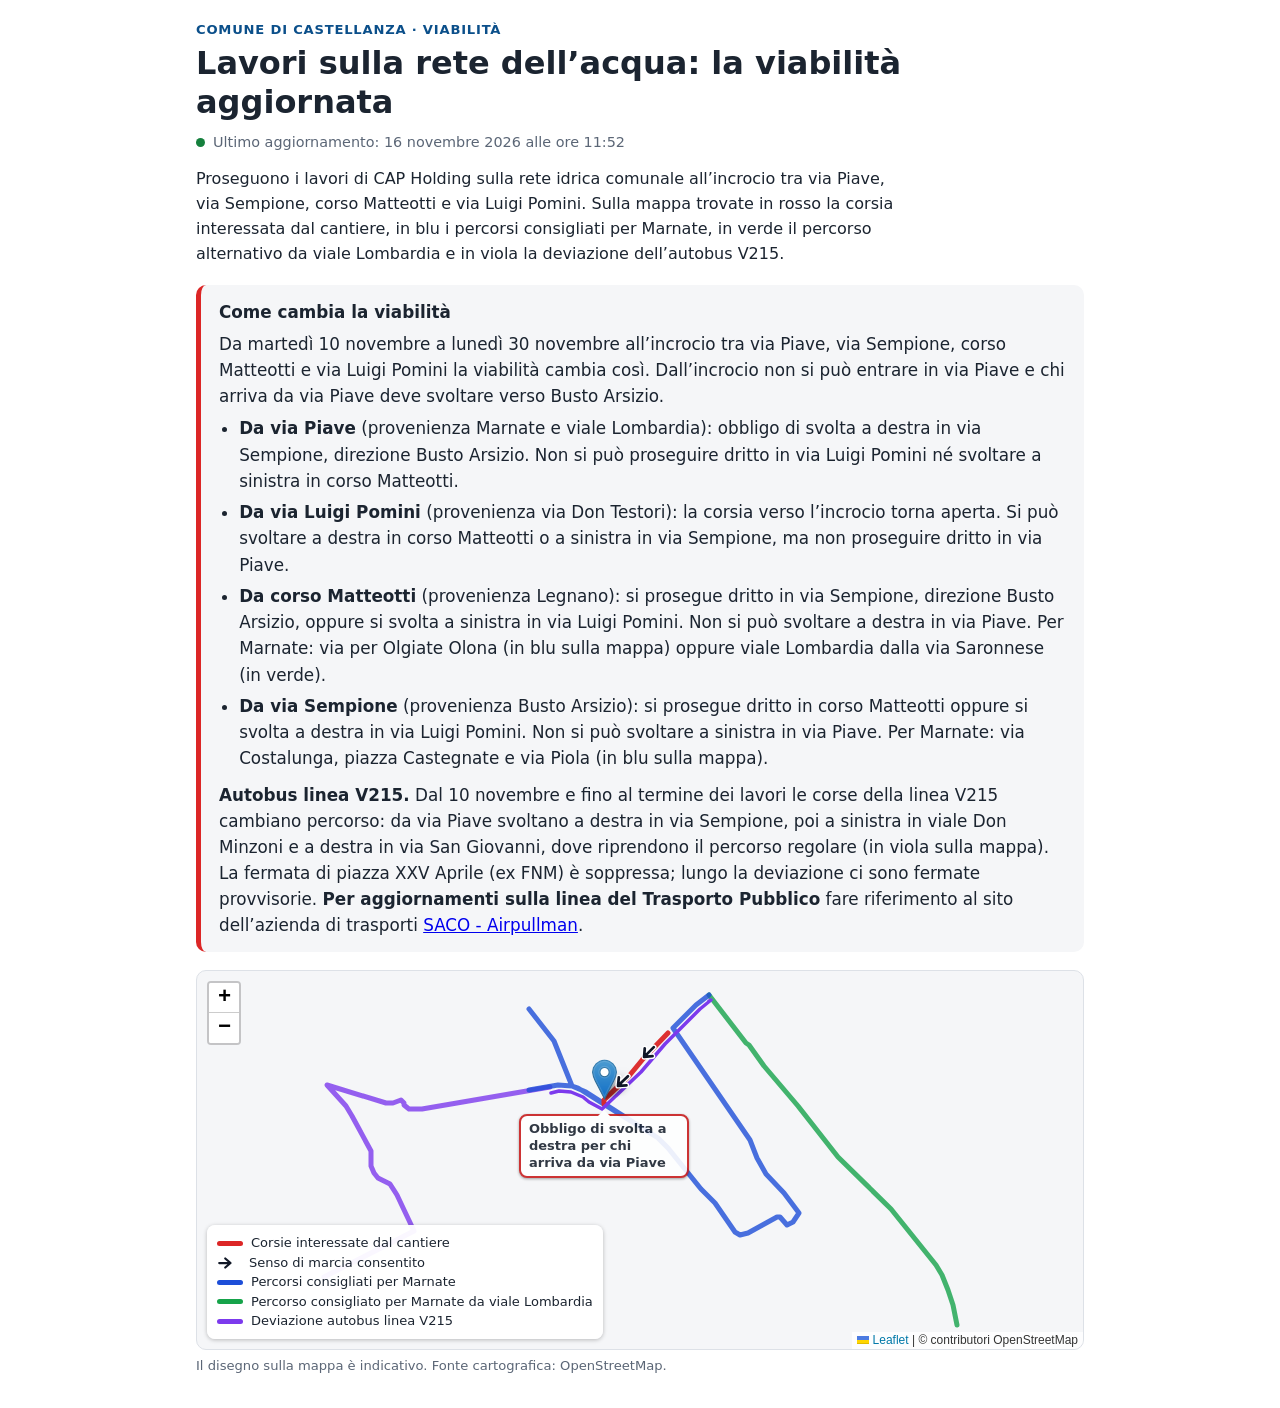
==== commit a8e0aa3b: "Pubblicata la deviazione dell'autobus V215 con rimando al sito SACO - Airpullman Co-Authored-By: Cla" ====
--- a/index.html
+++ b/index.html
@@ -5,7 +5,7 @@
 <meta name="viewport" content="width=device-width, initial-scale=1">
 <title>Cantieri e viabilità – Comune di Castellanza</title>
 <link rel="stylesheet" href="vendor/leaflet/leaflet.css">
-<link rel="stylesheet" href="style.css?v=20261109a">
+<link rel="stylesheet" href="style.css?v=20261116a">
 </head>
 <body>
 <noscript><p style="padding:16px;font:16px system-ui">Per vedere la mappa e gli aggiornamenti serve JavaScript attivo nel browser.</p></noscript>
@@ -34,6 +34,6 @@
   <footer class="foot" id="contatti"></footer>
 </main>
 <script src="vendor/leaflet/leaflet.js"></script>
-<script src="app.js?v=20261109a"></script>
+<script src="app.js?v=20261116a"></script>
 </body>
 </html>
